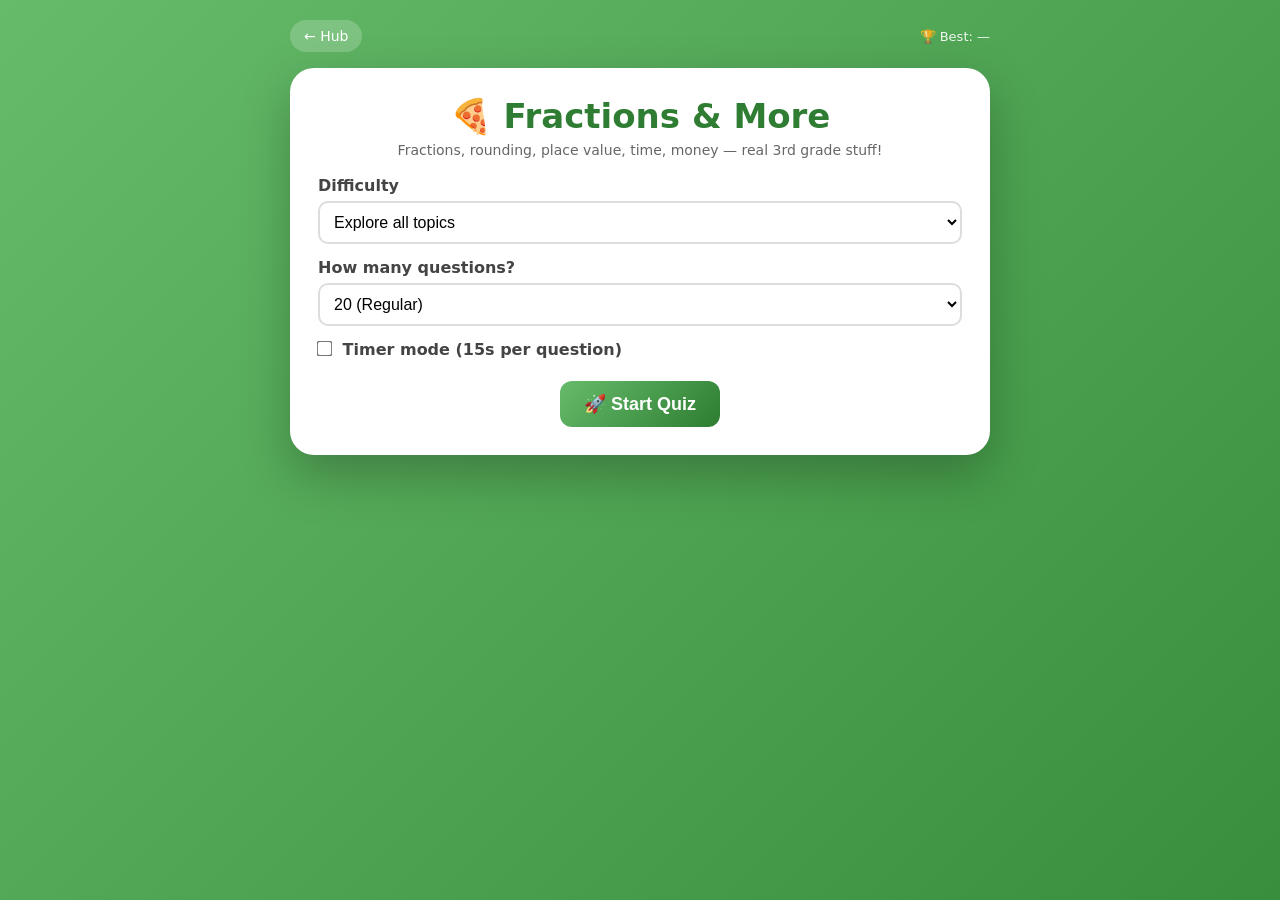
==== Fractions_quiz.html @ 38e60f99 "Add files via upload Enhancement to the quiz" ====
<!DOCTYPE html>
<html lang="en">
<head>
  <meta charset="UTF-8" />
  <meta name="viewport" content="width=device-width, initial-scale=1.0" />
  <title>Fractions & More</title>
  <link rel="stylesheet" href="quiz-styles.css" />
  <style>
    body { --theme-from: #66bb6a; --theme-to: #388e3c; --theme-accent: #2e7d32; --theme-accent-dark: #1b5e20; }
  </style>
</head>
<body>
  <div id="quiz-root"></div>
  <script src="quiz-core.js"></script>
  <script>
    function rand(min, max) { return Math.floor(Math.random() * (max - min + 1)) + min; }
    function pick(arr) { return arr[Math.floor(Math.random() * arr.length)]; }
    function shuffle(arr) {
      for (let i = arr.length - 1; i > 0; i--) {
        const j = Math.floor(Math.random() * (i + 1));
        [arr[i], arr[j]] = [arr[j], arr[i]];
      }
      return arr;
    }

    // --- 3rd-grade "more than arithmetic" problems ---

    function fractionCompare() {
      // Two fractions with same denominator — which is bigger? (multiple choice)
      const den = pick([2, 3, 4, 5, 6, 8]);
      const a = rand(1, den - 1);
      let b = rand(1, den - 1);
      while (b === a) b = rand(1, den - 1);
      const fa = `${a}/${den}`, fb = `${b}/${den}`;
      const answer = a > b ? fa : fb;
      return {
        prompt: `Which fraction is bigger?<br><span style="font-size:0.9em">${fa} &nbsp; or &nbsp; ${fb}</span>`,
        answer,
        choices: shuffle([fa, fb])
      };
    }

    function fractionOfShape() {
      // "A pizza is cut into 8 slices. 3 are eaten. What fraction is LEFT?"
      const total = pick([4, 5, 6, 8, 10]);
      const eaten = rand(1, total - 1);
      return {
        prompt: `A pizza is cut into ${total} slices. ${eaten} are eaten. What fraction is LEFT?`,
        answer: `${total - eaten}/${total}`,
        choices: shuffle([
          `${total - eaten}/${total}`,
          `${eaten}/${total}`,
          `${total}/${total - eaten}`,
          `${total - eaten}/${eaten}`
        ])
      };
    }

    function rounding() {
      // Round to nearest 10 or 100
      const toHundred = Math.random() < 0.5;
      const n = toHundred ? rand(100, 999) : rand(10, 199);
      const base = toHundred ? 100 : 10;
      const ans = Math.round(n / base) * base;
      return { prompt: `Round ${n} to the nearest ${base}.`, answer: ans };
    }

    function placeValue() {
      // "What is the value of the digit X in NNN?"
      const n = rand(100, 9999);
      const str = String(n);
      const idx = rand(0, str.length - 1);
      const digit = Number(str[idx]);
      const place = Math.pow(10, str.length - 1 - idx);
      return {
        prompt: `What is the VALUE of the digit <b>${digit}</b> in <b>${n}</b>?`,
        answer: digit * place,
        choices: shuffle([
          String(digit * place),
          String(digit),
          String(digit * place * 10),
          String(digit * Math.max(1, place / 10))
        ])
      };
    }

    function timeElapsed() {
      const hr = rand(1, 11), mn = pick([0, 15, 30, 45]);
      const addMin = pick([15, 30, 45, 60, 90]);
      const totalMin = hr * 60 + mn + addMin;
      const endHr = Math.floor(totalMin / 60) % 12 || 12;
      const endMn = totalMin % 60;
      const fmt = (h, m) => `${h}:${String(m).padStart(2, "0")}`;
      const correct = fmt(endHr, endMn);
      const wrongs = new Set();
      while (wrongs.size < 3) {
        const dh = rand(-1, 2), dm = pick([-15, 0, 15, 30]);
        const w = fmt(((endHr + dh - 1 + 12) % 12) + 1, (endMn + dm + 60) % 60);
        if (w !== correct) wrongs.add(w);
      }
      return {
        prompt: `It is ${fmt(hr, mn)}. What time will it be in ${addMin} minutes?`,
        answer: correct,
        choices: shuffle([correct, ...wrongs])
      };
    }

    function money() {
      // "You have $X. You buy something for $Y.YY. How much change?"
      const have = pick([5, 10, 20]);
      const cost = rand(100, have * 100 - 1) / 100;
      const change = Math.round((have - cost) * 100) / 100;
      return {
        prompt: `You have $${have}.00. You buy something for $${cost.toFixed(2)}. How much change do you get? (in cents)`,
        answer: Math.round(change * 100)
      };
    }

    function evenOdd() {
      const n = rand(10, 200);
      return {
        prompt: `Is <b>${n}</b> even or odd?`,
        answer: n % 2 === 0 ? "Even" : "Odd",
        choices: ["Even", "Odd"]
      };
    }

    function missingNumber() {
      // a + ? = b  or  ? × a = b
      if (Math.random() < 0.5) {
        const a = rand(5, 50), sum = a + rand(5, 50);
        return { prompt: `${a} + ? = ${sum}`, answer: sum - a };
      } else {
        const a = rand(2, 10), q = rand(2, 10);
        return { prompt: `? × ${a} = ${a * q}`, answer: q };
      }
    }

    const GENERATORS = [
      fractionCompare, fractionOfShape, rounding, placeValue,
      timeElapsed, money, evenOdd, missingNumber
    ];

    QuizCore.start({
      title: "Fractions & More",
      emoji: "🍕",
      storageKey: "frac_best",
      subtitle: "Fractions, rounding, place value, time, money — real 3rd grade stuff!",
      difficulties: [
        { label: "Explore all topics", value: "all" }
      ],
      makeQuestion() {
        return pick(GENERATORS)();
      }
    });
  </script>
</body>
</html>
---- quiz-styles.css ----
/* Shared styles for the Kids Learning Hub quizzes.
   Each page sets --theme-from / --theme-to on body to customize colors. */

* { box-sizing: border-box; margin: 0; padding: 0; }

body {
  font-family: "Comic Sans MS", "Segoe UI", system-ui, sans-serif;
  min-height: 100vh;
  background: linear-gradient(135deg, var(--theme-from, #667eea) 0%, var(--theme-to, #764ba2) 100%);
  padding: 20px 16px;
  color: #222;
}

.top-bar {
  max-width: 700px; margin: 0 auto 16px; display: flex;
  justify-content: space-between; align-items: center; color: #fff;
}
.top-bar a {
  color: #fff; text-decoration: none; background: rgba(255,255,255,0.2);
  padding: 8px 14px; border-radius: 999px; font-size: 14px;
  backdrop-filter: blur(6px);
}
.top-bar a:hover { background: rgba(255,255,255,0.35); }

.card {
  max-width: 700px; margin: 0 auto; background: #fff;
  border-radius: 24px; padding: 28px; box-shadow: 0 20px 50px rgba(0,0,0,0.25);
}

h1 {
  text-align: center; font-size: clamp(26px, 5vw, 34px); margin-bottom: 6px;
  color: var(--theme-accent, #d63447);
}
.subtitle { text-align: center; color: #666; font-size: 14px; margin-bottom: 18px; }

.hud {
  display: grid; grid-template-columns: repeat(4, 1fr); gap: 8px; margin-bottom: 18px;
}
.hud-item {
  background: #f8f9fa; border-radius: 12px; padding: 10px 6px; text-align: center;
}
.hud-item .label { color: #888; font-size: 11px; }
.hud-item .val { font-size: 18px; font-weight: bold; color: var(--theme-accent, #d63447); }

.progress-bar {
  height: 10px; background: #eee; border-radius: 999px;
  overflow: hidden; margin-bottom: 20px;
}
.progress-fill {
  height: 100%;
  background: linear-gradient(90deg, var(--theme-from, #ff6b6b), var(--theme-to, #f093fb));
  width: 0%; transition: width 0.35s ease;
}

.question {
  font-size: clamp(28px, 6vw, 44px); text-align: center;
  margin: 24px 0; font-weight: bold; color: #333; line-height: 1.3;
}

.answer-row {
  display: flex; gap: 10px; justify-content: center; align-items: center; flex-wrap: wrap;
}
input[type="number"] {
  font-size: 28px; width: 140px; text-align: center; padding: 10px;
  border: 3px solid var(--theme-accent, #ff6b6b); border-radius: 12px; outline: none;
  -moz-appearance: textfield;
}
input::-webkit-outer-spin-button, input::-webkit-inner-spin-button {
  -webkit-appearance: none; margin: 0;
}
input:focus {
  border-color: var(--theme-accent-dark, #d63447);
  box-shadow: 0 0 0 4px rgba(0,0,0,0.08);
}

button {
  font-size: 18px; padding: 12px 24px; border: none; border-radius: 12px;
  background: linear-gradient(135deg, var(--theme-from, #ff6b6b), var(--theme-accent, #d63447));
  color: #fff; cursor: pointer; font-weight: bold;
  transition: transform 0.15s, box-shadow 0.2s;
}
button:hover:not(:disabled) {
  transform: translateY(-2px); box-shadow: 0 6px 16px rgba(0,0,0,0.25);
}
button:disabled { opacity: 0.45; cursor: not-allowed; }
button.secondary { background: linear-gradient(135deg, #888, #555); }

.choices {
  display: grid; grid-template-columns: repeat(2, 1fr); gap: 10px;
  max-width: 420px; margin: 0 auto;
}
.choice-btn {
  font-size: 22px; padding: 14px; background: #f1f3f5; color: #333;
  border: 2px solid #dee2e6; border-radius: 12px;
}
.choice-btn:hover:not(:disabled) {
  background: var(--theme-from, #ff6b6b); color: #fff;
  border-color: var(--theme-accent, #d63447);
  box-shadow: 0 6px 14px rgba(0,0,0,0.15);
}

.feedback {
  text-align: center; font-size: 24px; margin-top: 20px; min-height: 40px; font-weight: bold;
}
.correct { color: #2ecc71; animation: pop 0.4s ease; }
.incorrect { color: #e74c3c; animation: shake 0.4s ease; }
@keyframes pop {
  0% { transform: scale(0.6); } 60% { transform: scale(1.2); } 100% { transform: scale(1); }
}
@keyframes shake {
  0%,100% { transform: translateX(0); }
  20% { transform: translateX(-10px); } 40% { transform: translateX(10px); }
  60% { transform: translateX(-8px); } 80% { transform: translateX(8px); }
}

.result { text-align: center; padding: 20px; }
.result .trophy { font-size: 80px; }
.result .score-big {
  font-size: 48px; font-weight: bold; margin: 10px 0;
  color: var(--theme-accent, #d63447);
}
.result .message { font-size: 18px; color: #555; margin-bottom: 18px; }
.result button { margin: 6px; }

.confetti {
  position: fixed; top: 0; left: 0; width: 100%; height: 100%;
  pointer-events: none; overflow: hidden; z-index: 999;
}
.confetti span {
  position: absolute; width: 10px; height: 10px; top: -10px;
  animation: fall linear forwards;
}
@keyframes fall { to { transform: translateY(105vh) rotate(720deg); } }

.setup label { display: block; margin: 14px 0 6px; font-weight: bold; color: #444; }
.setup select {
  width: 100%; padding: 10px; font-size: 16px; border-radius: 10px;
  border: 2px solid #ddd; outline: none; background: #fff;
}
.setup select:focus { border-color: var(--theme-accent, #ff6b6b); }
.setup input[type="checkbox"] { transform: scale(1.2); margin-right: 6px; }

.hidden { display: none !important; }
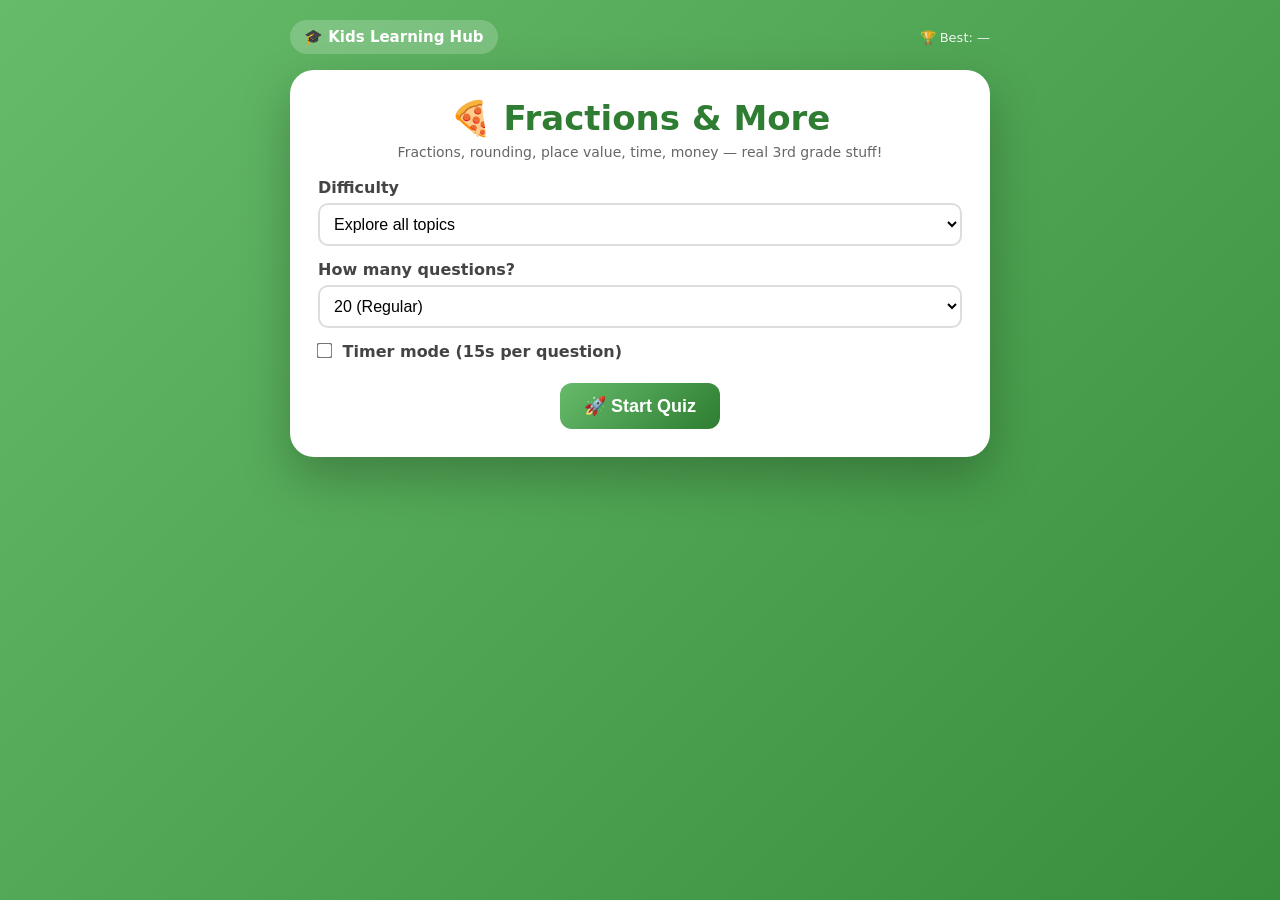
==== commit 3ccd74b9: "fixed bugs like timer on and other issues" ====
--- a/Fractions_quiz.html
+++ b/Fractions_quiz.html
@@ -22,6 +22,21 @@
       }
       return arr;
     }
+    // Ensure unique choices — pads with extras if dupes drop the count below 4
+    function uniqueChoices(correct, wrongs, extras = () => String(rand(1, 99))) {
+      const seen = new Set([String(correct)]);
+      const out = [String(correct)];
+      for (const w of wrongs) {
+        const s = String(w);
+        if (!seen.has(s)) { seen.add(s); out.push(s); }
+      }
+      let guard = 0;
+      while (out.length < 4 && guard++ < 20) {
+        const s = String(extras());
+        if (!seen.has(s)) { seen.add(s); out.push(s); }
+      }
+      return shuffle(out);
+    }
 
     // --- 3rd-grade "more than arithmetic" problems ---
 
@@ -43,16 +58,18 @@
     function fractionOfShape() {
       // "A pizza is cut into 8 slices. 3 are eaten. What fraction is LEFT?"
       const total = pick([4, 5, 6, 8, 10]);
-      const eaten = rand(1, total - 1);
+      // Avoid eaten === total - eaten (would make duplicate choices)
+      let eaten;
+      do { eaten = rand(1, total - 1); } while (eaten === total - eaten);
+      const correct = `${total - eaten}/${total}`;
       return {
         prompt: `A pizza is cut into ${total} slices. ${eaten} are eaten. What fraction is LEFT?`,
-        answer: `${total - eaten}/${total}`,
-        choices: shuffle([
-          `${total - eaten}/${total}`,
-          `${eaten}/${total}`,
-          `${total}/${total - eaten}`,
-          `${total - eaten}/${eaten}`
-        ])
+        answer: correct,
+        choices: uniqueChoices(
+          correct,
+          [`${eaten}/${total}`, `${total}/${total - eaten}`, `${total - eaten}/${eaten}`],
+          () => `${rand(1, total - 1)}/${total}`
+        )
       };
     }
 
@@ -67,20 +84,24 @@
 
     function placeValue() {
       // "What is the value of the digit X in NNN?"
-      const n = rand(100, 9999);
-      const str = String(n);
+      // Pick a number whose digits are all non-zero to avoid ambiguity and duplicate choices.
+      let n, str;
+      do {
+        n = rand(111, 9999);
+        str = String(n);
+      } while (str.includes("0"));
       const idx = rand(0, str.length - 1);
       const digit = Number(str[idx]);
       const place = Math.pow(10, str.length - 1 - idx);
+      const correct = digit * place;
       return {
         prompt: `What is the VALUE of the digit <b>${digit}</b> in <b>${n}</b>?`,
-        answer: digit * place,
-        choices: shuffle([
-          String(digit * place),
-          String(digit),
-          String(digit * place * 10),
-          String(digit * Math.max(1, place / 10))
-        ])
+        answer: correct,
+        choices: uniqueChoices(
+          correct,
+          [digit, digit * place * 10, digit * Math.max(1, place / 10)],
+          () => digit * Math.pow(10, rand(0, str.length - 1))
+        )
       };
     }
 
@@ -92,16 +113,14 @@
       const endMn = totalMin % 60;
       const fmt = (h, m) => `${h}:${String(m).padStart(2, "0")}`;
       const correct = fmt(endHr, endMn);
-      const wrongs = new Set();
-      while (wrongs.size < 3) {
-        const dh = rand(-1, 2), dm = pick([-15, 0, 15, 30]);
-        const w = fmt(((endHr + dh - 1 + 12) % 12) + 1, (endMn + dm + 60) % 60);
-        if (w !== correct) wrongs.add(w);
-      }
+      const makeWrong = () => {
+        const dh = rand(-1, 2), dm = pick([-15, 15, 30, 45]);
+        return fmt(((endHr + dh - 1 + 12) % 12) + 1, (endMn + dm + 60) % 60);
+      };
       return {
         prompt: `It is ${fmt(hr, mn)}. What time will it be in ${addMin} minutes?`,
         answer: correct,
-        choices: shuffle([correct, ...wrongs])
+        choices: uniqueChoices(correct, [makeWrong(), makeWrong(), makeWrong()], makeWrong)
       };
     }
 
--- a/quiz-styles.css
+++ b/quiz-styles.css
@@ -21,6 +21,13 @@
   backdrop-filter: blur(6px);
 }
 .top-bar a:hover { background: rgba(255,255,255,0.35); }
+.top-bar a.brand { font-weight: bold; font-size: 15px; }
+
+h1 a.title-link {
+  color: inherit; text-decoration: none;
+  transition: opacity 0.2s;
+}
+h1 a.title-link:hover { opacity: 0.7; }
 
 .card {
   max-width: 700px; margin: 0 auto; background: #fff;
